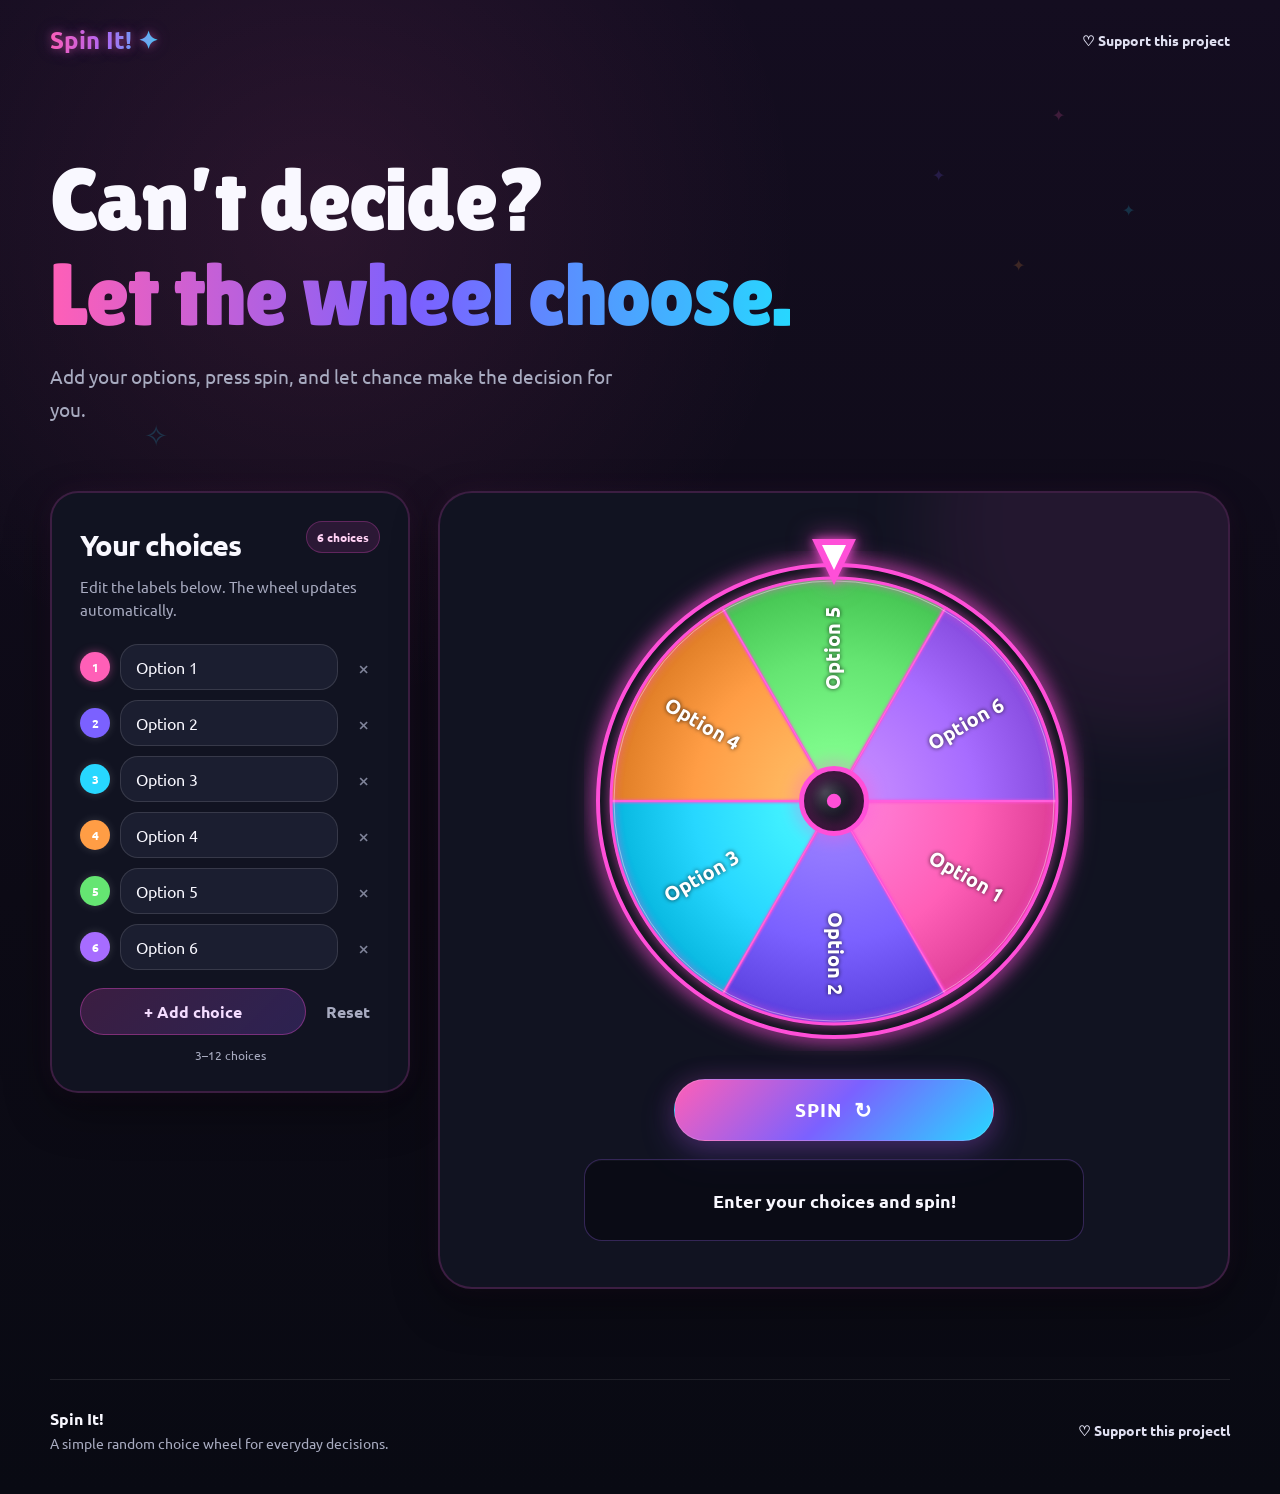
==== index.html @ 7c987e18 "Add files via upload" ====
<!DOCTYPE html>
<html lang="en">

<head>
    <meta charset="UTF-8">
    <meta name="viewport" content="width=device-width, initial-scale=1.0">
    <meta name="description" content="Enter your choices and spin a colorful wheel to pick one at random.">
    <title>Spin It! Random Choice Wheel</title>
    <link rel="stylesheet" href="style.css">
    <link rel="preconnect" href="https://fonts.googleapis.com">
    <link rel="preconnect" href="https://fonts.gstatic.com" crossorigin>
    <link href="https://fonts.googleapis.com/css2?family=Lilita+One&display=swap" rel="stylesheet">
    <link rel="preconnect" href="https://fonts.googleapis.com">
    <link rel="preconnect" href="https://fonts.gstatic.com" crossorigin>
    <link
        href="https://fonts.googleapis.com/css2?family=Ubuntu:ital,wght@0,300;0,400;0,500;0,700;1,300;1,400;1,500;1,700&display=swap"
        rel="stylesheet">
</head>

<body>
    <header class="site-header">
        <a class="brand" href="#" aria-label="Spin It home">
            <span>Spin It! ✦</span>
        </a>

        <a class="support-link" href="https://ko-fi.com/redstarblankies" aria-label="Support this tool">
            ♡ Support this project
        </a>
    </header>

    <main>
        <section class="hero">
            <div class="hero-copy">
                <h1>Can’t decide?<br><span>Let the wheel choose.</span></h1>
                <p>
                    Add your options, press spin, and let chance make the decision for you.
                </p>
            </div>
        </section>

        <section class="app-shell" aria-label="Random choice wheel">
            <aside class="choices-card">
                <div class="card-heading">
                    <div>
                        <h2>Your choices</h2>
                    </div>
                    <span id="choice-count" class="count-badge">6 choices</span>
                </div>

                <p class="helper-text">
                    Edit the labels below. The wheel updates automatically.
                </p>

                <div id="choice-list" class="choice-list"></div>

                <div class="choice-actions">
                    <button id="add-choice" class="secondary-button" type="button">
                        + Add choice
                    </button>
                    <button id="clear-choices" class="text-button" type="button">
                        Reset
                    </button>
                </div>

                <p class="limit-note">3–12 choices</p>
            </aside>

            <section class="wheel-card">
                <div class="wheel-stage">
                    <div class="wheel-wrap">
                        <div class="pointer" aria-hidden="true"></div>

                        <canvas id="wheel" width="500" height="500">
                            Your browser does not support the canvas element.
                        </canvas>

                        <div class="winner-particles" id="winner-particles" aria-hidden="true"></div>
                    </div>
                </div>

                <button id="spin-button" class="spin-button" type="button">
                    <span>SPIN</span>
                    <span class="spin-icon">↻</span>
                </button>

                <div id="winner" class="winner-panel" aria-live="polite">
                    <strong>Enter your choices and spin!</strong>
                </div>
            </section>
        </section>
    </main>

    <footer class="site-footer">
        <div>
            <strong>Spin It!</strong>
            <p>A simple random choice wheel for everyday decisions.</p>
        </div>

        <a href="https://ko-fi.com/redstarblankies" class="footer-support">♡ Support this projectl</a>
    </footer>

    <script src="script.js"></script>
</body>

</html>
---- style.css ----
/* 
   BASE
*/

:root {
  --bg: #090a13;
  --bg-soft: #111321;
  --surface: rgba(20, 22, 38, 0.88);
  --surface-2: #171a2c;
  --surface-3: #20243a;
  --text: #f9f8ff;
  --muted: #a8abc0;
  --pink: #ff4fd8;
  --pink-soft: #ff79e2;
  --purple: #8e5cff;
  --cyan: #27d7ff;
  --border: rgba(255, 255, 255, 0.09);
  --shadow: 0 24px 70px rgba(0, 0, 0, 0.38);
  --radius-lg: 28px;
  --radius-md: 18px;
}

* {
  box-sizing: border-box;
}

html {
  scroll-behavior: smooth;
}

body {
  margin: 0;
  min-height: 100vh;
  color: var(--text);
 background:
    radial-gradient(
      circle at 25% 15%,
      rgba(255, 95, 183, 0.10),
      transparent 30rem
    ),
    linear-gradient(
      180deg,
      #140d20 0%,
      #0d0b16 60%,
      #090a13 100%
    );
  font-family: "Ubuntu", sans-serif;
  font-weight: 400;
  font-style: normal;
  
}
h1 {
  font-family: "Lilita One", sans-serif;
  font-weight: 400;
  font-style: normal;
}
button,
input {
  font: inherit;
}

button,
a {
  -webkit-tap-highlight-color: transparent;
}

button:focus-visible,
input:focus-visible,
a:focus-visible {
  outline: 3px solid rgba(39, 215, 255, 0.45);
  outline-offset: 3px;
}

/*
   HEADER
*/

.site-header {
  width: min(1180px, calc(100% - 40px));
  margin: 0 auto;
  padding: 24px 0;
  display: flex;
  justify-content: space-between;
  align-items: center;
}

.brand,
.support-link,
.footer-support {
  color: inherit;
  text-decoration: none;
}

.brand {
  display: inline-flex;
  align-items: center;
  gap: 10px;
   font-family: "Ubuntu", sans-serif;
   font-size: 1.5rem;
  font-weight: 700;
  color: #ff5fb7;

  text-shadow:
    0 0 8px rgba(255, 95, 183, 0.45),
    0 0 18px rgba(167, 108, 255, 0.25);

  background: linear-gradient(
    90deg,
    #ff5fb7,
    #a76cff,
    #27d7ff
  );

  -webkit-background-clip: text;
  background-clip: text;
  color: transparent;
}

.brand-mark {
  width: 34px;
  height: 34px;
  border-radius: 11px;
  display: grid;
  place-items: center;
  background: linear-gradient(135deg, var(--pink), var(--purple), var(--cyan));
  box-shadow: 0 0 24px rgba(255, 79, 216, 0.25);
}

.support-link,
.footer-support {
  color: #dfdff0;
  font-size: 0.9rem;
  font-weight: 750;
  transition: color 0.18s ease, transform 0.18s ease;
}

.support-link:hover,
.footer-support:hover {
  color: var(--pink-soft);
  transform: translateY(-1px);
}

/*
   HERO
*/

main {
  overflow: hidden;
}

.hero {
  width: min(1180px, calc(100% - 40px));
  margin: 0 auto;
  padding: 58px 0 38px;
  position: relative;
}

.hero::before {
  content: "✦";
  position: absolute;
  top: 24px;
  right: 14%;

  color: #ff5fb7;
  font-size: 1rem;
  opacity: 0.18;

  text-shadow:
    -120px 60px 0 #7b61ff,
    70px 95px 0 #27d7ff,
    -40px 150px 0 #ff9d45;

  pointer-events: none;
}


.hero::after {
  content: "✧";
  position: absolute;
  bottom: 10px;
  left: 8%;
  font-size: 1.8rem;
  color: #27d7ff;
  opacity: 0.18;
  pointer-events: none;
}

.hero-copy {
  max-width: 760px;
}

.eyebrow,
.section-kicker {
  display: inline-block;
  color: var(--pink-soft);
  font-size: 0.75rem;
  font-weight: 900;
  letter-spacing: 0.14em;
}

.hero h1 {
  margin: 14px 0 18px;

  font-size:
    clamp(3rem, 7vw, 5.5rem);

  line-height: 1.08;

  letter-spacing: -0.02em;
}

.hero h1 span {
   background: linear-gradient(
    90deg,
    #ff5fb7,
    #7b61ff,
    #27d7ff
  );
  -webkit-background-clip: text;
  background-clip: text;
  color: transparent;
}

.hero p {
  max-width: 600px;
  margin: 0;
  color: var(--muted);
  font-size: clamp(1rem, 2vw, 1.2rem);
  line-height: 1.7;
}

/*
   APP LAYOUT
*/

.app-shell {
  width: min(1180px, calc(100% - 40px));
  margin: 28px auto 90px;
  display: grid;
  grid-template-columns: minmax(280px, 360px) minmax(0, 1fr);
  gap: 28px;
  align-items: start;
}

.choices-card,
.wheel-card {
  border: 2px solid rgba(255, 79, 216, 0.18);
  background: #111321;
  box-shadow:
    0 18px 45px rgba(0, 0, 0, 0.35),
    0 0 24px rgba(255, 79, 216, 0.06);
}



.choices-card {
  padding: 28px;
  border-radius: var(--radius-lg);
  position: sticky;
  top: 24px;
}

.card-heading {
  display: flex;
  justify-content: space-between;
  gap: 16px;
  align-items: flex-start;
}

.card-heading h2 {
  margin: 6px 0 0;
  font-size: 1.8rem;
  letter-spacing: -0.035em;
}

.count-badge {
  padding: 7px 10px;
  border-radius: 999px;
  background: rgba(255, 79, 216, 0.11);
  border: 1px solid rgba(255, 79, 216, 0.25);
  color: #ffd1f4;
  white-space: nowrap;
  font-size: 0.78rem;
  font-weight: 800;
}

.helper-text,
.limit-note {
  color: var(--muted);
}

.helper-text {
  margin: 12px 0 22px;
  line-height: 1.55;
  font-size: 0.92rem;
}

.choice-list {
  display: grid;
  gap: 10px;
}

.choice-row {
  display: grid;
  grid-template-columns: 32px minmax(0, 1fr) 34px;
  gap: 8px;
  align-items: center;
}

.choice-number {
  width: 30px;
  height: 30px;

  display: grid;
  place-items: center;

  border-radius: 50%;

  color: #ffffff;

  font-size: 0.78rem;
  font-weight: 700;

  box-shadow: 0 0 10px rgba(255, 255, 255, 0.15);

}

  .choice-row:nth-child(1) .choice-number {
  background: #ff5fb7;
}

.choice-row:nth-child(2) .choice-number {
  background: #7b61ff;
}

.choice-row:nth-child(3) .choice-number {
  background: #27d7ff;
}

.choice-row:nth-child(4) .choice-number {
  background: #ff9d45;
}

.choice-row:nth-child(5) .choice-number {
  background: #65e572;
}

.choice-row:nth-child(6) .choice-number {
  background: #a76cff;
}

.choice-row:nth-child(7) .choice-number {
  background: #ff5577;
}

.choice-row:nth-child(8) .choice-number {
  background: #3ee6c2;
}

.choice-row:nth-child(9) .choice-number {
  background: #ffd65c;
}

.choice-row:nth-child(10) .choice-number {
  background: #5f8cff;
}

.choice-row:nth-child(11) .choice-number {
  background: #d95cff;
}

.choice-row:nth-child(12) .choice-number {
  background: #ff8f3d;
}

.choice-row:nth-child(1) .choice-number {
  background: #ff5fb7;
  box-shadow: 0 0 10px rgba(255, 95, 183, 0.45);
}


.choice-input {
  min-width: 0;
  width: 100%;
  padding: 12px 15px;
  border-radius: 18px;
  border: 1px solid rgba(255, 255, 255, 0.12);
  background: #1b1e30;
  color: var(--text);
  transition: border-color 0.18s ease, background 0.18s ease, box-shadow 0.18s ease;
}

.choice-input::placeholder {
  color: #777b92;
}

.choice-input:hover {
  border-color: rgba(255, 255, 255, 0.19);
}

.choice-input:focus {
  border-color: rgba(39, 215, 255, 0.45);
  background: rgba(255, 255, 255, 0.065);
  box-shadow: 0 0 0 4px rgba(39, 215, 255, 0.08);
  outline: none;
}

.remove-choice {
  width: 34px;
  height: 34px;
  border: 0;
  border-radius: 10px;
  background: transparent;
  color: #7f8399;
  cursor: pointer;
  font-size: 1.25rem;
  transition: background 0.18s ease, color 0.18s ease;
}

.remove-choice:hover {
  background: rgba(255, 255, 255, 0.06);
  color: #ff89c8;
}

.choice-actions {
  margin-top: 18px;
  display: flex;
  align-items: center;
  gap: 10px;
}

.secondary-button,
.text-button {
  border: 0;
  cursor: pointer;
}

.secondary-button {
  flex: 1;

  padding: 12px 16px;

  border-radius: 999px;

  background:
    linear-gradient(
      135deg,
      rgba(255, 79, 216, 0.18),
      rgba(142, 92, 255, 0.22)
    );

  border:
    1px solid rgba(255, 79, 216, 0.35);

  color: #f4dcff;

  font-weight: 700;

  cursor: pointer;
}

.secondary-button:hover {
  transform: translateY(-1px);
  background: rgba(142, 92, 255, 0.2);
}

.secondary-button:disabled {
  opacity: 0.45;
  cursor: default;
  transform: none;
}

.text-button {
  padding: 10px;
  background: transparent;
  color: var(--muted);
  font-weight: 750;
}

.text-button:hover {
  color: #fff;
}

.limit-note {
  margin: 12px 0 0;
  text-align: center;
  font-size: 0.74rem;
}

/*
   WHEEL
*/

.wheel-card {
  padding: clamp(24px, 4vw, 46px);
  border-radius: 34px;
  display: flex;
  flex-direction: column;
  align-items: center;
  overflow: hidden;
  position: relative;
}

.wheel-card::before {
  content: "";
  position: absolute;
  width: 420px;
  height: 420px;
  top: -180px;
  right: -120px;
  border-radius: 50%;
  background: rgba(255, 79, 216, 0.08);
  filter: blur(40px);
  pointer-events: none;
}

.wheel-stage {
  width: 100%;
  display: grid;
  place-items: center;
}

.wheel-wrap {
  --wheel-size: min(500px, 62vw);
  width: var(--wheel-size);
  height: var(--wheel-size);
  position: relative;
  margin-top: 12px;
}

#wheel {
  display: block;
  width: 100%;
  height: 100%;
  transform-origin: center center;
  filter: drop-shadow(0 0 11px rgba(255, 79, 216, 0.35));
}

.pointer {
  position: absolute;
  top: -12px;
  left: 50%;
  width: 0;
  height: 0;
  transform: translateX(-50%);
  border-left: 22px solid transparent;
  border-right: 22px solid transparent;
  border-top: 46px solid var(--pink);
  z-index: 20;
  filter:
    drop-shadow(0 0 5px rgba(255, 79, 216, 0.85))
    drop-shadow(0 0 12px rgba(255, 79, 216, 0.55));
}

.pointer::after {
  content: "";
  position: absolute;
  left: -12px;
  top: -40px;
  width: 0;
  height: 0;
  border-left: 12px solid transparent;
  border-right: 12px solid transparent;
  border-top: 25px solid #fff;
}

.spin-button {
  width: min(320px, 100%);
  margin-top: 28px;
  padding: 16px 26px;
  display: flex;
  justify-content: center;
  align-items: center;
  gap: 12px;
  border: 1px solid rgba(255, 255, 255, 0.16);
  border-radius: 999px;
  background: linear-gradient(
    135deg,
    #ff5fb7,
    #7b61ff,
    #27d7ff
  );
  color: #fff;
  font-family: "Ubuntu", sans-serif;
  font-size: 1.2rem;
  font-weight: 700;
  letter-spacing: 0.06em;
  cursor: pointer;
  box-shadow:
    0 12px 34px rgba(142, 92, 255, 0.25),
    0 0 26px rgba(255, 79, 216, 0.16);
  transition: transform 0.16s ease, filter 0.16s ease, opacity 0.16s ease;
}

.spin-button:hover {
  transform: translateY(-2px) scale(1.01);
  filter: brightness(1.08);
}

.spin-button:active {
  transform: scale(0.98);
}

.spin-button:disabled {
  opacity: 0.55;
  cursor: default;
  transform: none;
}

.spin-icon {
  font-size: 1.3rem;
}

.winner-panel {
  width: min(500px, 100%);
  min-height: 82px;
  margin-top: 18px;
  padding: 16px 20px;
  border-radius: 18px;
  border: 1px solid rgba(166, 108, 255, 0.28);
  background: rgba(9, 10, 19, 0.76);
  display: flex;
  flex-direction: column;
  justify-content: center;
  align-items: center;
  gap: 3px;
  text-align: center;
  box-shadow: inset 0 1px rgba(255, 255, 255, 0.035);
}

.winner-panel .winner-label {
  color: var(--muted);
  font-size: 0.76rem;
  font-weight: 850;
  letter-spacing: 0.08em;
  text-transform: uppercase;
}

.winner-panel strong {
  font-size: 1.1rem;
  overflow-wrap: anywhere;
}

.winner-panel.winner-pop {
  animation: winner-pop 0.62s ease-out;
}

@keyframes winner-pop {
  0% {
    opacity: 0;
    transform: scale(0.88);
  }

  60% {
    opacity: 1;
    transform: scale(1.045);
  }

  100% {
    opacity: 1;
    transform: scale(1);
  }
}

.winner-particles {
  position: absolute;
  left: 50%;
  top: 50%;
  width: 1px;
  height: 1px;
  overflow: visible;
  pointer-events: none;
  z-index: 30;
}

.winner-particle {
  position: absolute;
  display: block;
  line-height: 1;
  pointer-events: none;
  text-shadow: 0 0 4px currentColor, 0 0 10px currentColor;
}

/* 
   INFO
*/

.info-section {
  width: min(1180px, calc(100% - 40px));
  margin: 0 auto 90px;
}

.info-section > article {
  padding: clamp(28px, 5vw, 48px);
  border: 1px solid var(--border);
  border-radius: var(--radius-lg);
  background: rgba(255, 255, 255, 0.025);
}

.info-section h2 {
  margin: 8px 0 28px;
  font-size: clamp(2rem, 4vw, 3rem);
  letter-spacing: -0.045em;
}

.steps {
  display: grid;
  grid-template-columns: repeat(3, 1fr);
  gap: 16px;
}

.step {
  min-width: 0;
  padding: 22px;
  border-radius: var(--radius-md);
  background: rgba(255, 255, 255, 0.035);
  border: 1px solid rgba(255, 255, 255, 0.06);
}

.step > span {
  width: 34px;
  height: 34px;
  display: grid;
  place-items: center;
  border-radius: 11px;
  background: linear-gradient(135deg, rgba(255, 79, 216, 0.9), rgba(142, 92, 255, 0.9));
  font-weight: 900;
}

.step h3 {
  margin: 16px 0 6px;
  font-size: 1.05rem;
}

.step p {
  margin: 0;
  color: var(--muted);
  line-height: 1.6;
  font-size: 0.9rem;
}

/*
   FOOTER
*/

.site-footer {
  width: min(1180px, calc(100% - 40px));
  margin: 0 auto;
  padding: 28px 0 42px;
  border-top: 1px solid var(--border);
  display: flex;
  justify-content: space-between;
  gap: 24px;
  align-items: center;
}

.site-footer p {
  margin: 5px 0 0;
  color: var(--muted);
  font-size: 0.85rem;
}

/*
   RESPONSIVE
*/

@media (max-width: 860px) {
  .hero {
    padding-top: 34px;
  }

  .app-shell {
    grid-template-columns: 1fr;
  }

  .choices-card {
    position: static;
  }

  .wheel-wrap {
    --wheel-size: min(500px, 78vw);
  }

  .steps {
    grid-template-columns: 1fr;
  }
}

@media (max-width: 560px) {
  .site-header,
  .hero,
  .app-shell,
  .info-section,
  .site-footer {
    width: min(100% - 24px, 1180px);
  }

  .site-header {
    padding-top: 16px;
  }

  .support-link {
    font-size: 0;
  }

  .support-link::after {
    content: "♡";
    font-size: 1.3rem;
  }

  .hero {
    padding-top: 30px;
  }

  .hero h1 {
    font-size: clamp(3rem, 15vw, 4.5rem);
  }

  .app-shell {
    margin-top: 10px;
    gap: 16px;
  }

  .choices-card,
  .wheel-card {
    border-radius: 22px;
  }

  .choices-card {
    padding: 20px;
  }

  .wheel-card {
    padding: 28px 14px 22px;
  }

  .wheel-wrap {
    --wheel-size: min(500px, 82vw);
  }

  .pointer {
    top: -8px;
    border-left-width: 18px;
    border-right-width: 18px;
    border-top-width: 38px;
  }

  .pointer::after {
    left: -10px;
    top: -33px;
    border-left-width: 10px;
    border-right-width: 10px;
    border-top-width: 21px;
  }

  .choice-row {
    grid-template-columns: 28px minmax(0, 1fr) 30px;
  }

  .choice-number {
    width: 28px;
    height: 28px;
  }

  .site-footer {
    align-items: flex-start;
    flex-direction: column;
  }
}
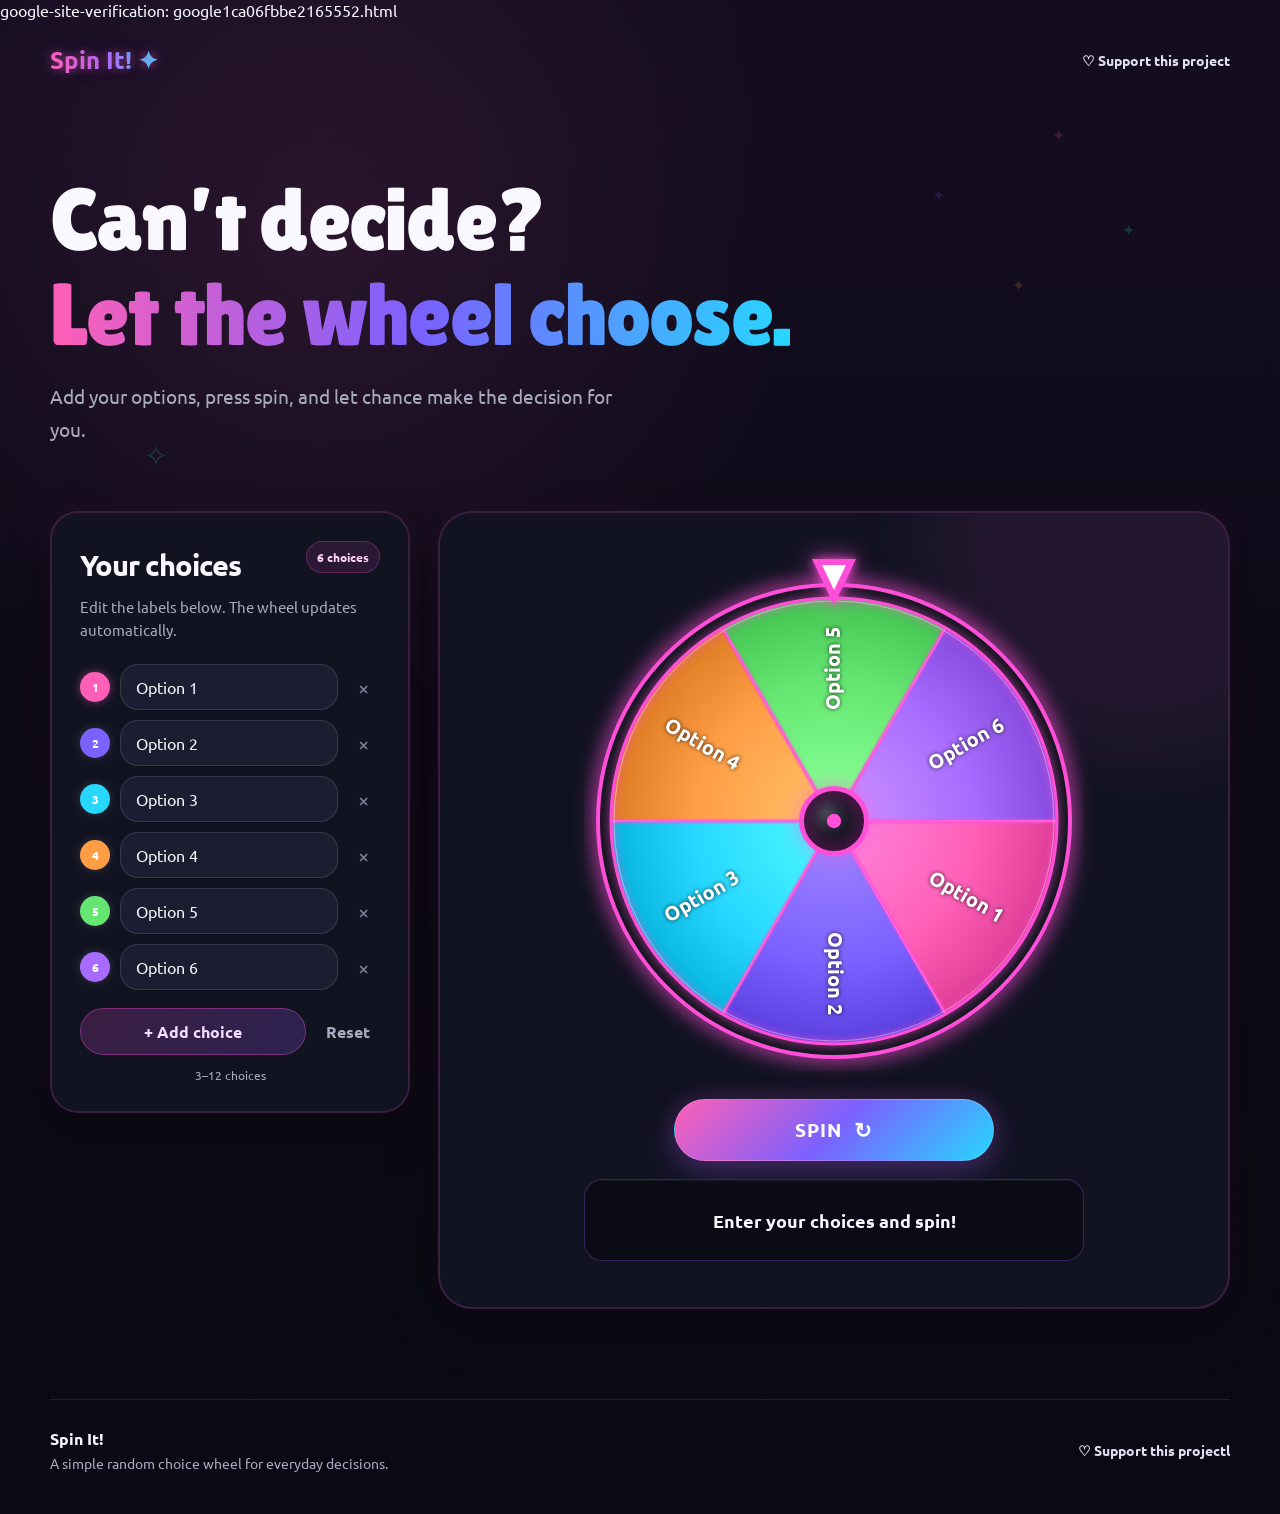
==== commit 3b422266: "Update index.html" ====
--- a/index.html
+++ b/index.html
@@ -15,6 +15,7 @@
     <link
         href="https://fonts.googleapis.com/css2?family=Ubuntu:ital,wght@0,300;0,400;0,500;0,700;1,300;1,400;1,500;1,700&display=swap"
         rel="stylesheet">
+        google-site-verification: google1ca06fbbe2165552.html
 </head>
 
 <body>
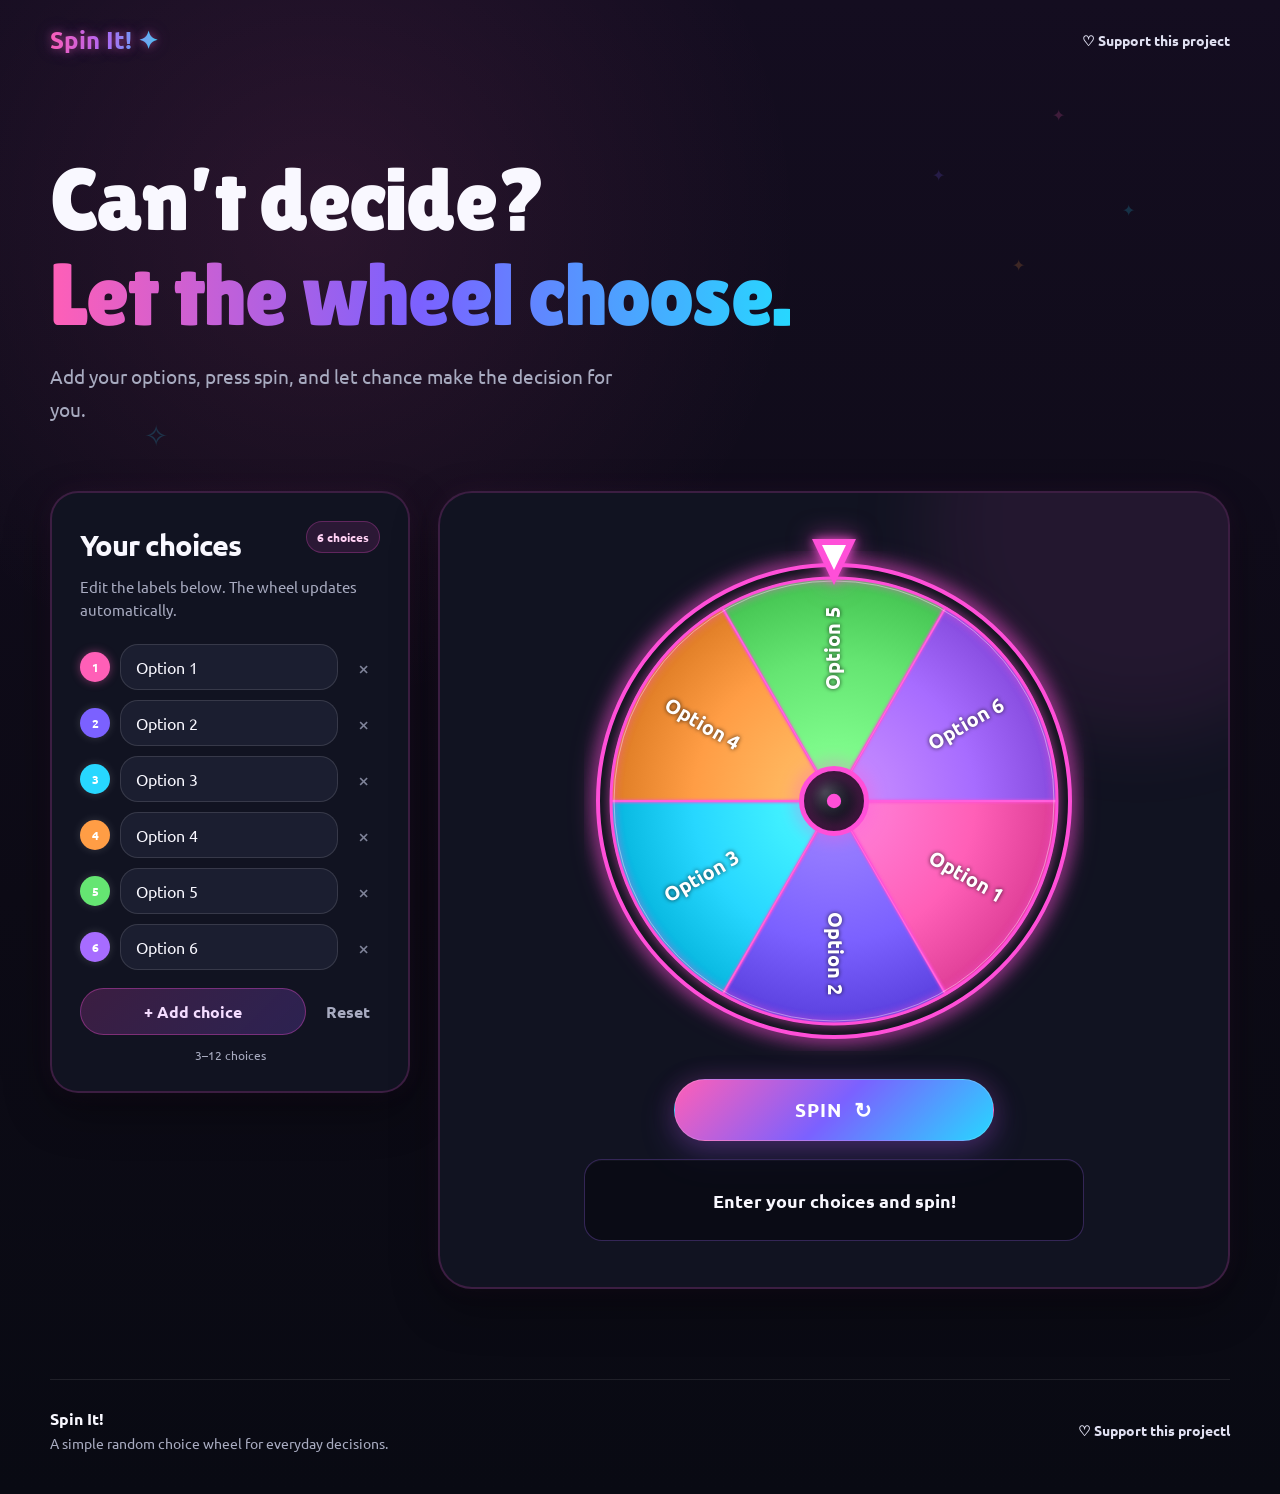
==== commit e027b389: "Update index.html" ====
--- a/index.html
+++ b/index.html
@@ -15,7 +15,6 @@
     <link
         href="https://fonts.googleapis.com/css2?family=Ubuntu:ital,wght@0,300;0,400;0,500;0,700;1,300;1,400;1,500;1,700&display=swap"
         rel="stylesheet">
-        google-site-verification: google1ca06fbbe2165552.html
 </head>
 
 <body>
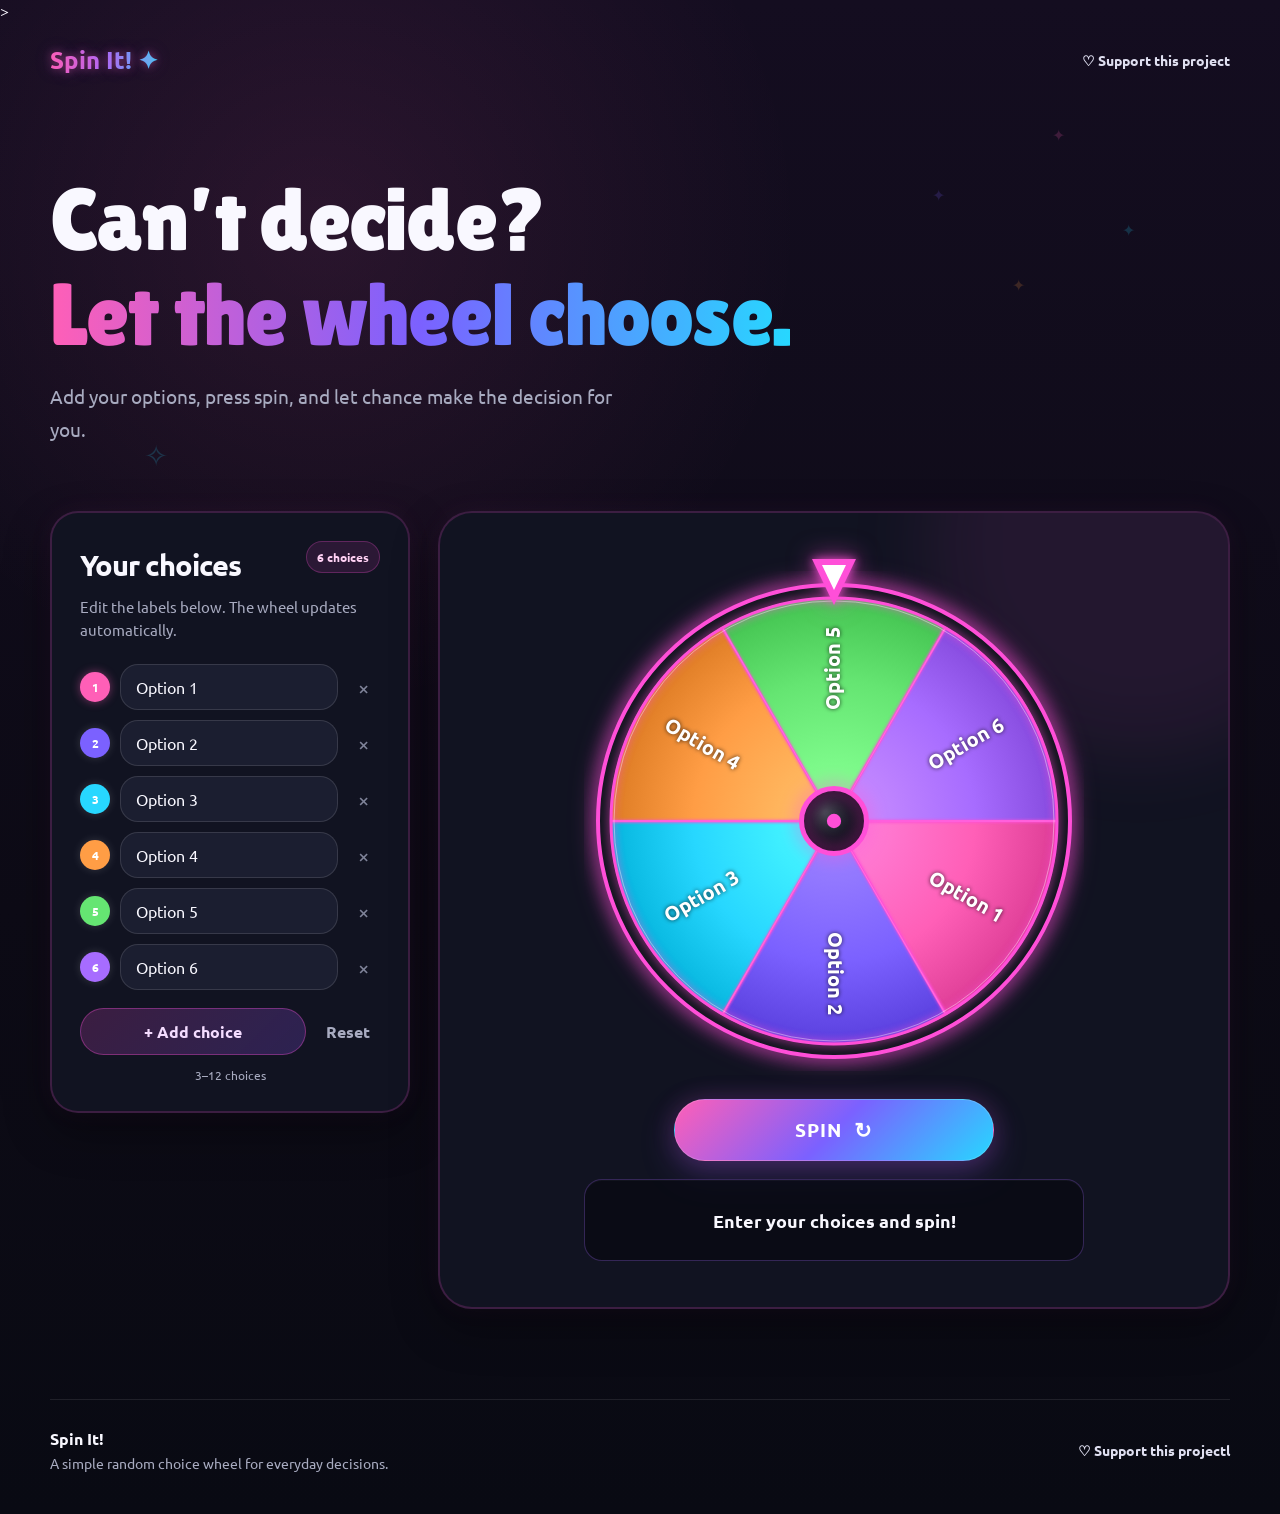
==== commit 11e3c9b1: "Update index.html" ====
--- a/index.html
+++ b/index.html
@@ -15,6 +15,15 @@
     <link
         href="https://fonts.googleapis.com/css2?family=Ubuntu:ital,wght@0,300;0,400;0,500;0,700;1,300;1,400;1,500;1,700&display=swap"
         rel="stylesheet">
+    <link
+  rel="icon"
+  type="image/png"
+  href="https://github.com/redstarblanket/storage/blob/main/wheelicon.PNG"
+    <link
+  rel="apple-touch-icon"
+  href="https://github.com/redstarblanket/storage/blob/main/wheelicon.PNG"
+>
+>
 </head>
 
 <body>
@@ -102,4 +111,4 @@
     <script src="script.js"></script>
 </body>
 
-</html>+</html>
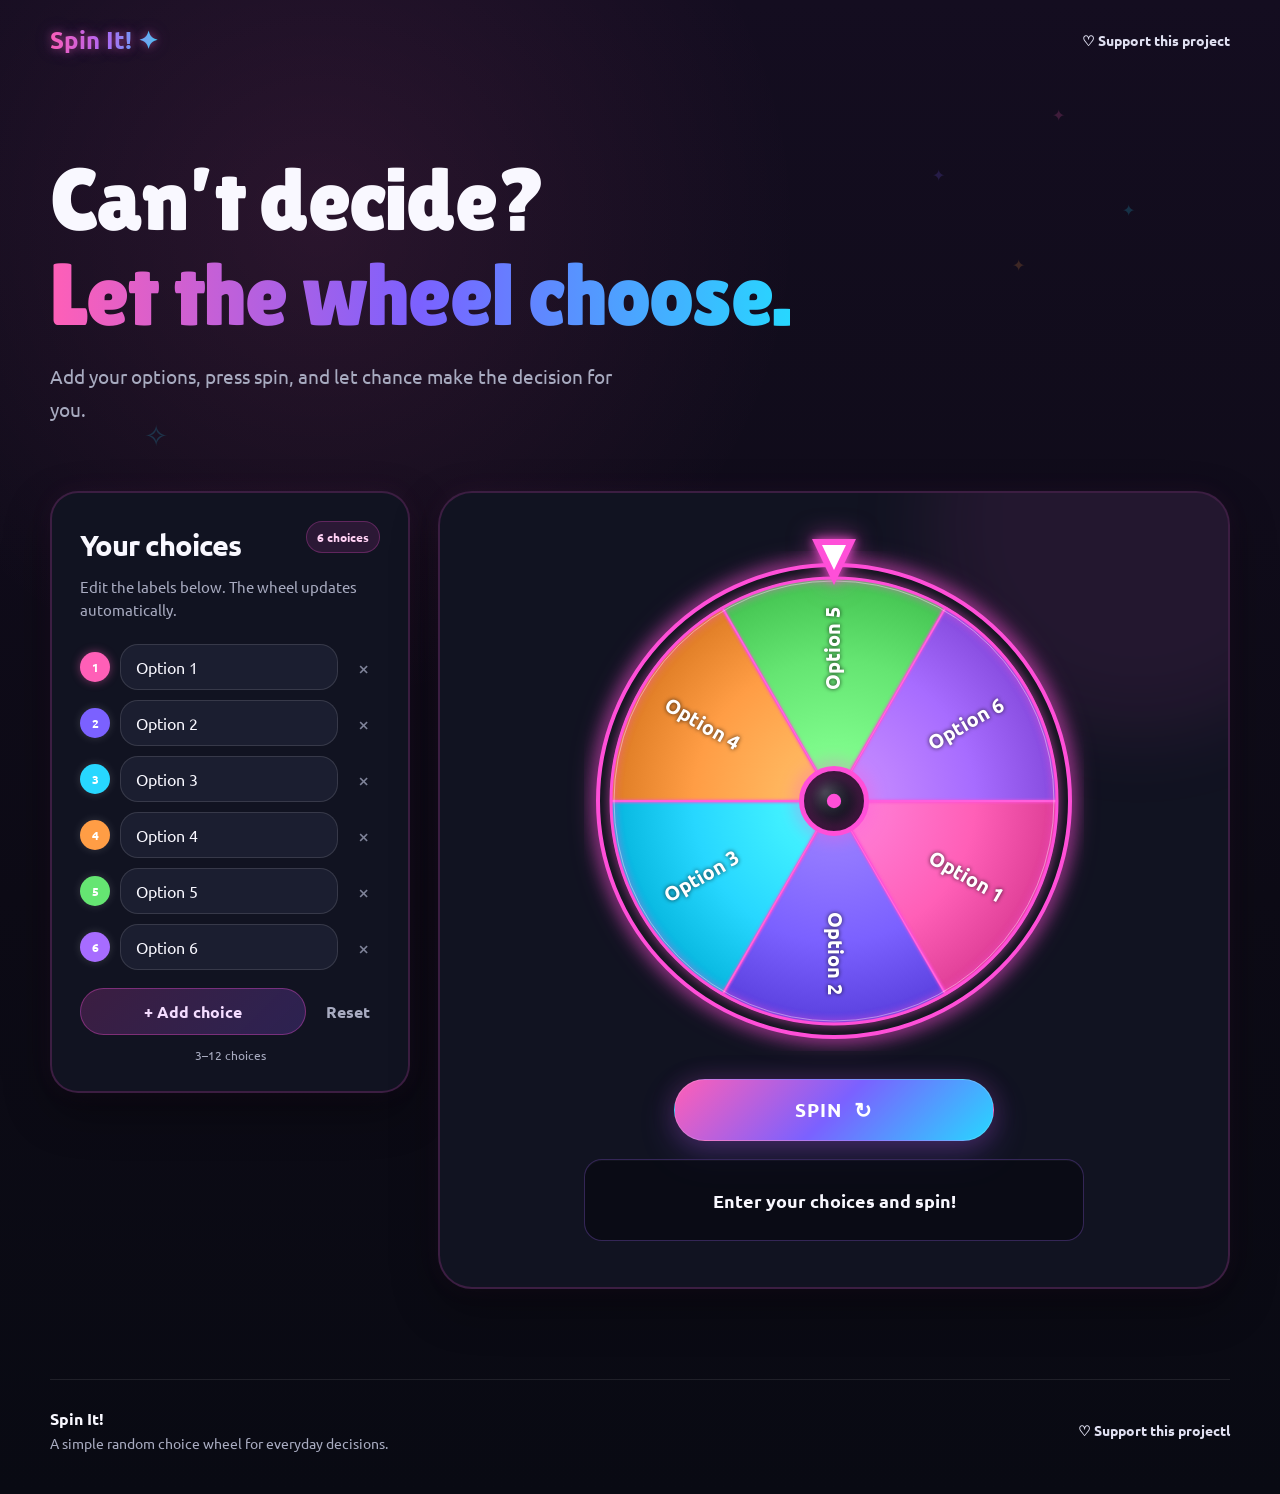
==== commit b2063e1a: "Update index.html" ====
--- a/index.html
+++ b/index.html
@@ -18,11 +18,10 @@
     <link
   rel="icon"
   type="image/png"
-  href="https://github.com/redstarblanket/storage/blob/main/wheelicon.PNG"
+  href="wheelicon.PNG"
     <link
   rel="apple-touch-icon"
-  href="https://github.com/redstarblanket/storage/blob/main/wheelicon.PNG"
->
+  href="wheelicon.PNG"
 >
 </head>
 
